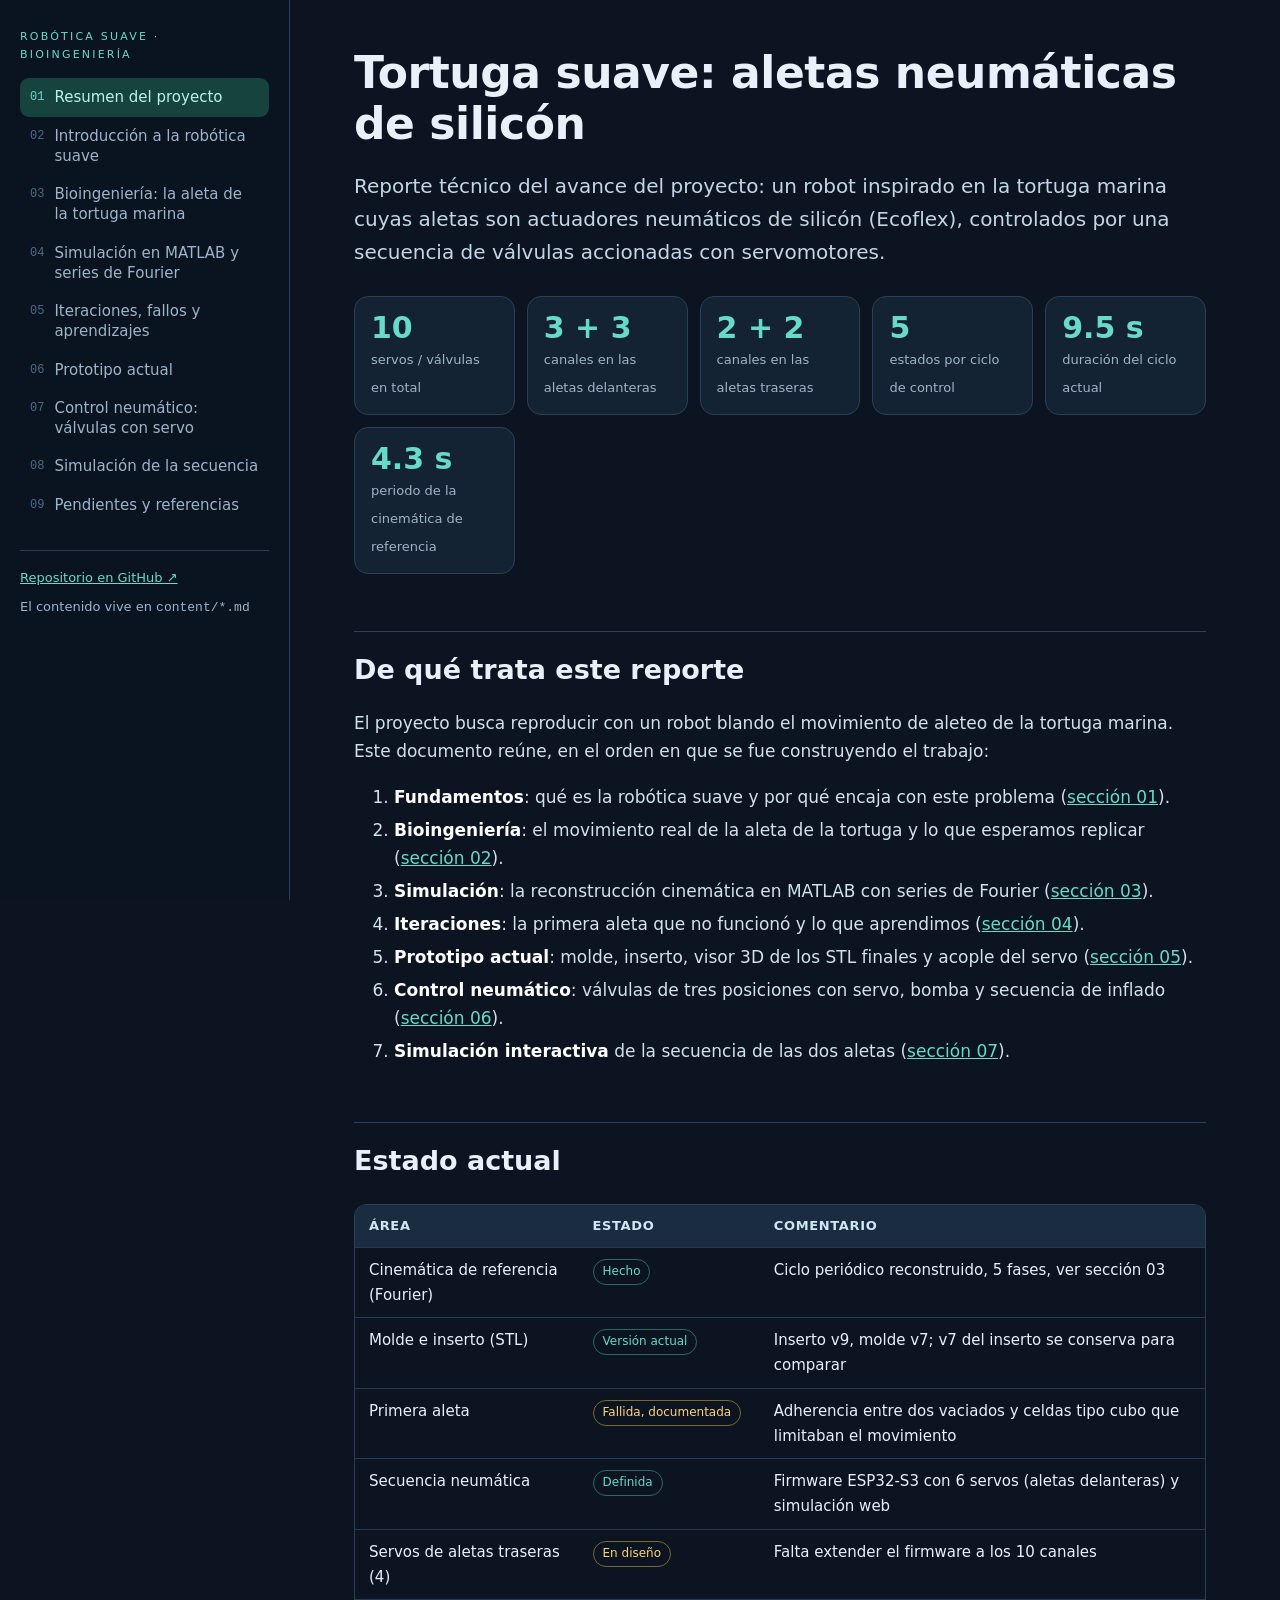
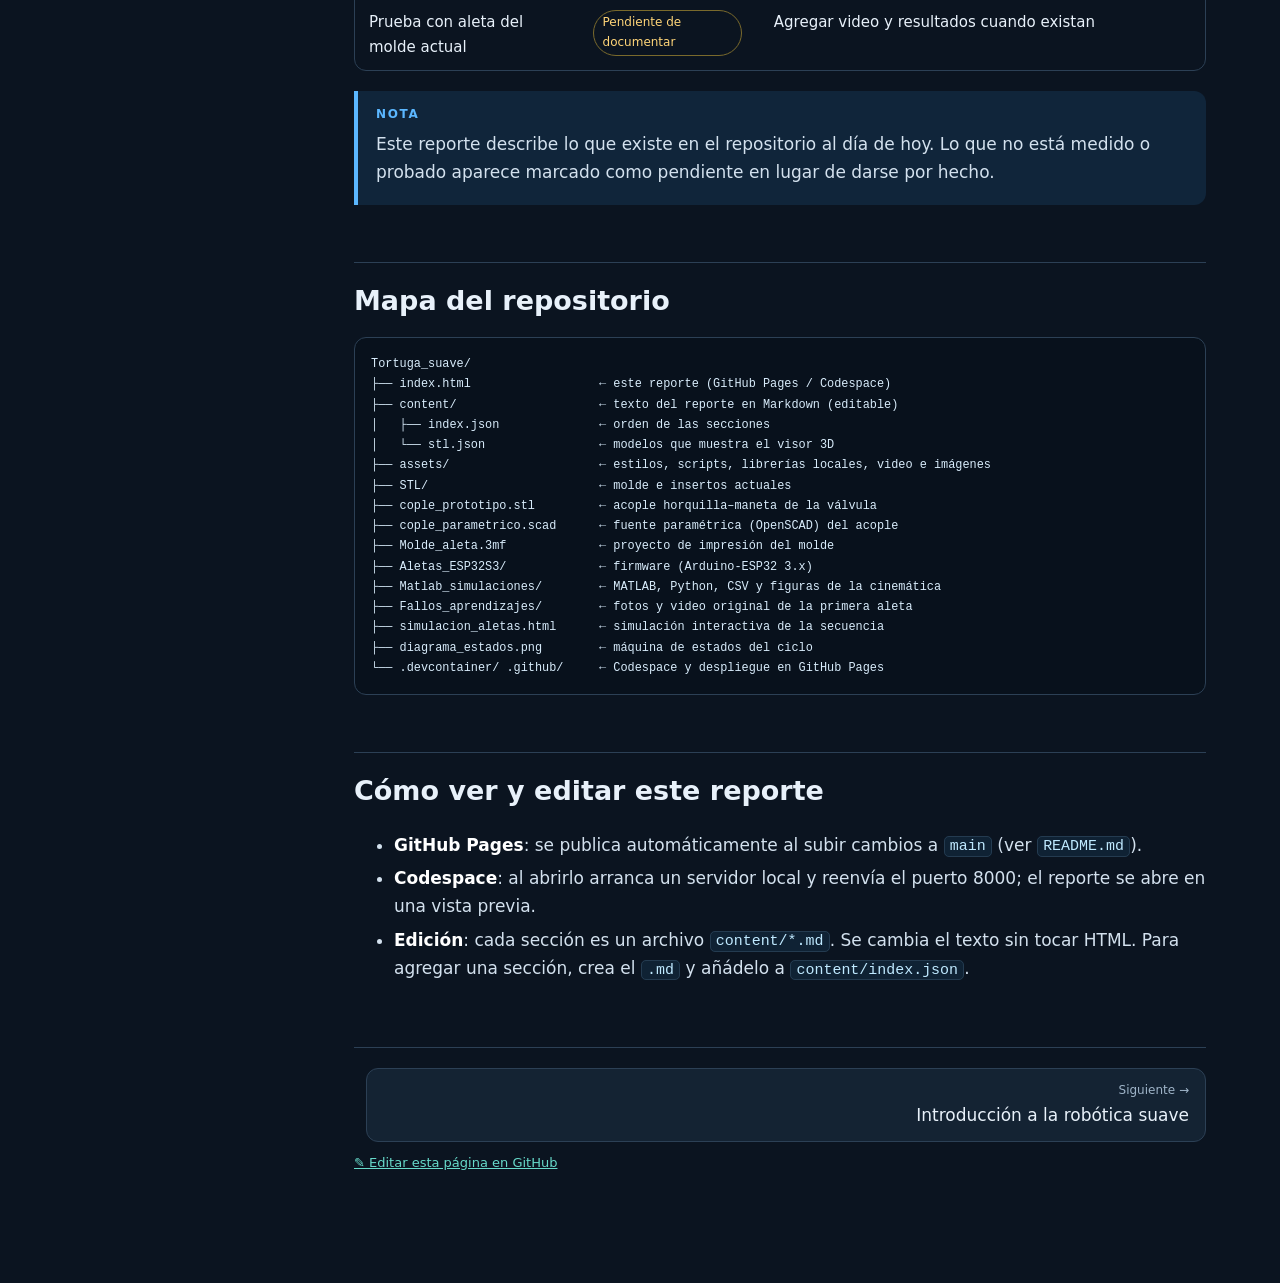
==== index.html @ 7becdd63 "pag_reporte" ====
<!doctype html>
<html lang="es">
<head>
<meta charset="utf-8">
<meta name="viewport" content="width=device-width,initial-scale=1">
<title>Tortuga suave · Reporte del proyecto</title>
<meta name="description" content="Reporte técnico del proyecto de aletas neumáticas de silicona (Ecoflex) inspiradas en la tortuga marina.">
<link rel="icon" href="data:image/svg+xml,<svg xmlns=%22http://www.w3.org/2000/svg%22 viewBox=%220 0 100 100%22><text y=%22.9em%22 font-size=%2290%22>🐢</text></svg>">
<link rel="stylesheet" href="assets/css/style.css">
</head>
<body>
<a class="skip" href="#content">Saltar al contenido</a>
<header class="topbar">
  <button id="menu-btn" aria-label="Abrir menú" aria-expanded="false" aria-controls="sidebar">☰</button>
  <a class="brand" href="#/inicio"><span>🐢</span> Tortuga suave <small>Reporte v1</small></a>
</header>
<div class="layout">
  <nav id="sidebar" aria-label="Secciones del reporte">
    <p class="kicker">ROBÓTICA SUAVE · BIOINGENIERÍA</p>
    <ol id="toc"></ol>
    <div class="side-foot">
      <a href="https://github.com/jbbarragan/Tortuga_suave" target="_blank" rel="noopener">Repositorio en GitHub ↗</a>
      <span>El contenido vive en <code>content/*.md</code></span>
    </div>
  </nav>
  <main id="content" tabindex="-1" aria-live="polite"><p class="loading">Cargando…</p></main>
</div>
<script src="assets/vendor/marked.min.js"></script>
<script src="assets/vendor/three.min.js"></script>
<script src="assets/vendor/OrbitControls.js"></script>
<script src="assets/vendor/STLLoader.js"></script>
<script src="assets/js/stl-viewer.js"></script>
<script src="assets/js/app.js"></script>
</body>
</html>
---- assets/css/style.css ----
:root{--bg:#0b1420;--panel:#142333;--panel2:#1a2d40;--line:#2c4055;--txt:#e8f1fa;--mut:#9fb4c8;--acc:#67daca;--acc2:#ffd578;--bad:#ff9b9b;--blue:#5bb7ff;
--sans:system-ui,-apple-system,"Segoe UI",Roboto,sans-serif;--mono:ui-monospace,SFMono-Regular,Menlo,Consolas,monospace;color-scheme:dark}
*{box-sizing:border-box}html{scroll-behavior:smooth;scroll-padding-top:70px}
body{margin:0;background:var(--bg);color:var(--txt);font:17px/1.65 var(--sans)}
.skip{position:absolute;left:-999px}.skip:focus{left:8px;top:8px;background:var(--acc);color:#012;padding:8px 12px;z-index:99;border-radius:6px}
.topbar{position:sticky;top:0;z-index:20;display:none;align-items:center;gap:12px;padding:10px 14px;background:#0d1a29ee;backdrop-filter:blur(8px);border-bottom:1px solid var(--line)}
.topbar button{background:var(--panel2);color:var(--txt);border:1px solid var(--line);border-radius:8px;font-size:20px;padding:4px 12px;cursor:pointer}
.brand{color:var(--txt);text-decoration:none;font-weight:700}.brand small{color:var(--acc);font-weight:500;margin-left:6px}
.layout{display:grid;grid-template-columns:290px minmax(0,1fr);min-height:100vh}
#sidebar{position:sticky;top:0;align-self:start;height:100vh;overflow:auto;padding:28px 20px;border-right:1px solid var(--line);background:#0a1320}
.kicker{font-size:11px;letter-spacing:.2em;color:var(--acc);margin:0 0 14px}
#toc{list-style:none;margin:0;padding:0;counter-reset:s}
#toc li{counter-increment:s}
#toc a{display:flex;gap:10px;padding:9px 10px;border-radius:9px;color:var(--mut);text-decoration:none;font-size:15px;line-height:1.35}
#toc a::before{content:counter(s,decimal-leading-zero);color:#4f6b85;font-family:var(--mono);font-size:12px;padding-top:2px}
#toc a:hover{background:var(--panel);color:var(--txt)}
#toc a.on{background:#17433f;color:#b8f5e6}
#toc a.on::before{color:var(--acc)}
.side-foot{margin-top:26px;padding-top:16px;border-top:1px solid var(--line);font-size:13px;color:var(--mut);display:grid;gap:8px}
.side-foot a{color:var(--acc)}
main{padding:44px clamp(18px,5vw,64px) 90px;max-width:980px;width:100%}
main:focus{outline:none}
main h1{font-size:clamp(30px,5vw,44px);line-height:1.15;margin:.1em 0 .4em;letter-spacing:-.01em}
main h2{font-size:27px;margin:2.1em 0 .5em;padding-top:.6em;border-top:1px solid var(--line)}
main h3{font-size:20px;margin:1.7em 0 .3em;color:#cfe6f5}
main h4{margin:1.4em 0 .2em;color:var(--acc2);font-size:16px;text-transform:uppercase;letter-spacing:.08em}
main p,main li{color:#d3e1ee}
main a{color:var(--acc)}
main li{margin:.3em 0}
main strong{color:#fff}
main code{font-family:var(--mono);font-size:.88em;background:#0f2234;border:1px solid #243b50;border-radius:5px;padding:.08em .35em;color:#bfe9ff}
main pre{background:#08111c;border:1px solid var(--line);border-radius:12px;padding:16px;overflow:auto;font-size:13.5px;line-height:1.5}
main pre code{background:none;border:0;padding:0;color:#d8ecfb}
.lead{font-size:20px;color:#c4d6e6}
blockquote{margin:1.2em 0;padding:14px 18px;border-left:4px solid var(--blue);background:#10253a;border-radius:0 12px 12px 0}
blockquote p{margin:.3em 0}
blockquote.note{border-color:var(--blue)}
blockquote.warn{border-color:var(--bad);background:#2a1a22}
blockquote.todo{border-color:var(--acc2);background:#2a2412}
blockquote.ok{border-color:var(--acc);background:#10302f}
blockquote .tag{display:block;font-size:12px;letter-spacing:.14em;font-weight:700;text-transform:uppercase;margin-bottom:2px}
blockquote.note .tag{color:var(--blue)}blockquote.warn .tag{color:var(--bad)}blockquote.todo .tag{color:var(--acc2)}blockquote.ok .tag{color:var(--acc)}
.table-wrap{overflow-x:auto;margin:1.2em 0;border:1px solid var(--line);border-radius:12px}
table{border-collapse:collapse;width:100%;font-size:15px}
th,td{padding:10px 14px;text-align:left;border-bottom:1px solid #243b50;vertical-align:top}
th{background:var(--panel2);color:#cfe6f5;font-size:13px;letter-spacing:.05em;text-transform:uppercase}
tr:last-child td{border-bottom:0}
figure{margin:1.6em 0}
figure img,figure video,main>img{max-width:100%;border-radius:12px;border:1px solid var(--line);display:block}
figure video{width:100%;background:#000}
figcaption{font-size:14px;color:var(--mut);margin-top:8px}
.grid2,.grid3{display:grid;gap:16px;margin:1.4em 0}
.grid2{grid-template-columns:repeat(2,1fr)}.grid3{grid-template-columns:repeat(3,1fr)}
.grid2 figure,.grid3 figure{margin:0}
.grid2 img,.grid3 img{width:100%;height:auto}
.card{background:var(--panel);border:1px solid var(--line);border-radius:14px;padding:16px 18px}
.card h4{margin-top:0}
.stats{display:grid;grid-template-columns:repeat(auto-fit,minmax(150px,1fr));gap:12px;margin:1.6em 0}
.stat{background:var(--panel);border:1px solid var(--line);border-radius:14px;padding:14px 16px}
.stat b{display:block;font-size:30px;color:var(--acc);line-height:1.1}
.stat span{font-size:13px;color:var(--mut)}
.badge{display:inline-block;font-size:12px;padding:2px 9px;border-radius:99px;border:1px solid var(--line);color:var(--mut);margin-right:4px}
.badge.ok{color:var(--acc);border-color:#2a6a62}.badge.wip{color:var(--acc2);border-color:#7a6a2c}
.sim-frame{width:100%;height:880px;border:1px solid var(--line);border-radius:14px;background:#0b1420}
.pager{display:flex;justify-content:space-between;gap:12px;margin-top:64px;padding-top:20px;border-top:1px solid var(--line)}
.pager a{flex:1;text-decoration:none;background:var(--panel);border:1px solid var(--line);border-radius:12px;padding:12px 16px;color:var(--txt)}
.pager a:hover{border-color:var(--acc)}.pager small{display:block;color:var(--mut);font-size:12px}
.pager a.next{text-align:right}
.edit{font-size:13px;margin-top:10px}
/* visor STL */
.stl-viewer{margin:1.6em 0;border:1px solid var(--line);border-radius:14px;background:var(--panel);overflow:hidden}
.stl-canvas{position:relative;height:min(62vh,540px);min-height:340px;background:radial-gradient(circle at 50% 35%,#1b3249,#0a131f)}
.stl-canvas canvas{display:block;width:100%;height:100%;touch-action:none;cursor:grab}
.stl-hint{position:absolute;left:12px;bottom:10px;font-size:12px;color:#8aa4bd;pointer-events:none}
.stl-status{position:absolute;inset:0;display:grid;place-items:center;color:var(--mut);pointer-events:none}
.stl-panel{display:grid;grid-template-columns:1.3fr 1fr;gap:18px;padding:16px 18px;border-top:1px solid var(--line);font-size:14px}
.stl-panel h5{margin:0 0 8px;font-size:12px;letter-spacing:.14em;text-transform:uppercase;color:var(--mut)}
.stl-files label{display:flex;align-items:center;gap:8px;margin:5px 0;cursor:pointer;color:var(--txt)}
.stl-files .sw{width:12px;height:12px;border-radius:3px;flex:none}
.stl-files small{color:var(--mut);display:block;margin-left:20px;margin-top:-3px}
.stl-opts{display:flex;flex-wrap:wrap;gap:8px 16px;margin-bottom:10px}
.stl-opts label{display:flex;gap:6px;align-items:center;cursor:pointer}
.stl-info{font-family:var(--mono);font-size:12.5px;color:#bcd2e4;line-height:1.6}
.stl-info b{color:var(--acc)}
.stl-viewer button{background:var(--panel2);color:var(--txt);border:1px solid var(--line);border-radius:8px;padding:6px 12px;cursor:pointer}
.stl-viewer button:hover{border-color:var(--acc)}
:focus-visible{outline:3px solid var(--acc2);outline-offset:2px}
@media(max-width:900px){
 .topbar{display:flex}.layout{grid-template-columns:1fr}
 #sidebar{position:fixed;z-index:30;left:0;top:0;bottom:0;width:min(86vw,320px);transform:translateX(-102%);transition:transform .2s}
 #sidebar.open{transform:none;box-shadow:0 0 0 100vmax #0008}
 .grid3,.grid2,.stl-panel{grid-template-columns:1fr}
 .sim-frame{height:1100px}
 body{font-size:16px}
}
@media(prefers-reduced-motion:reduce){html{scroll-behavior:auto}#sidebar{transition:none}}
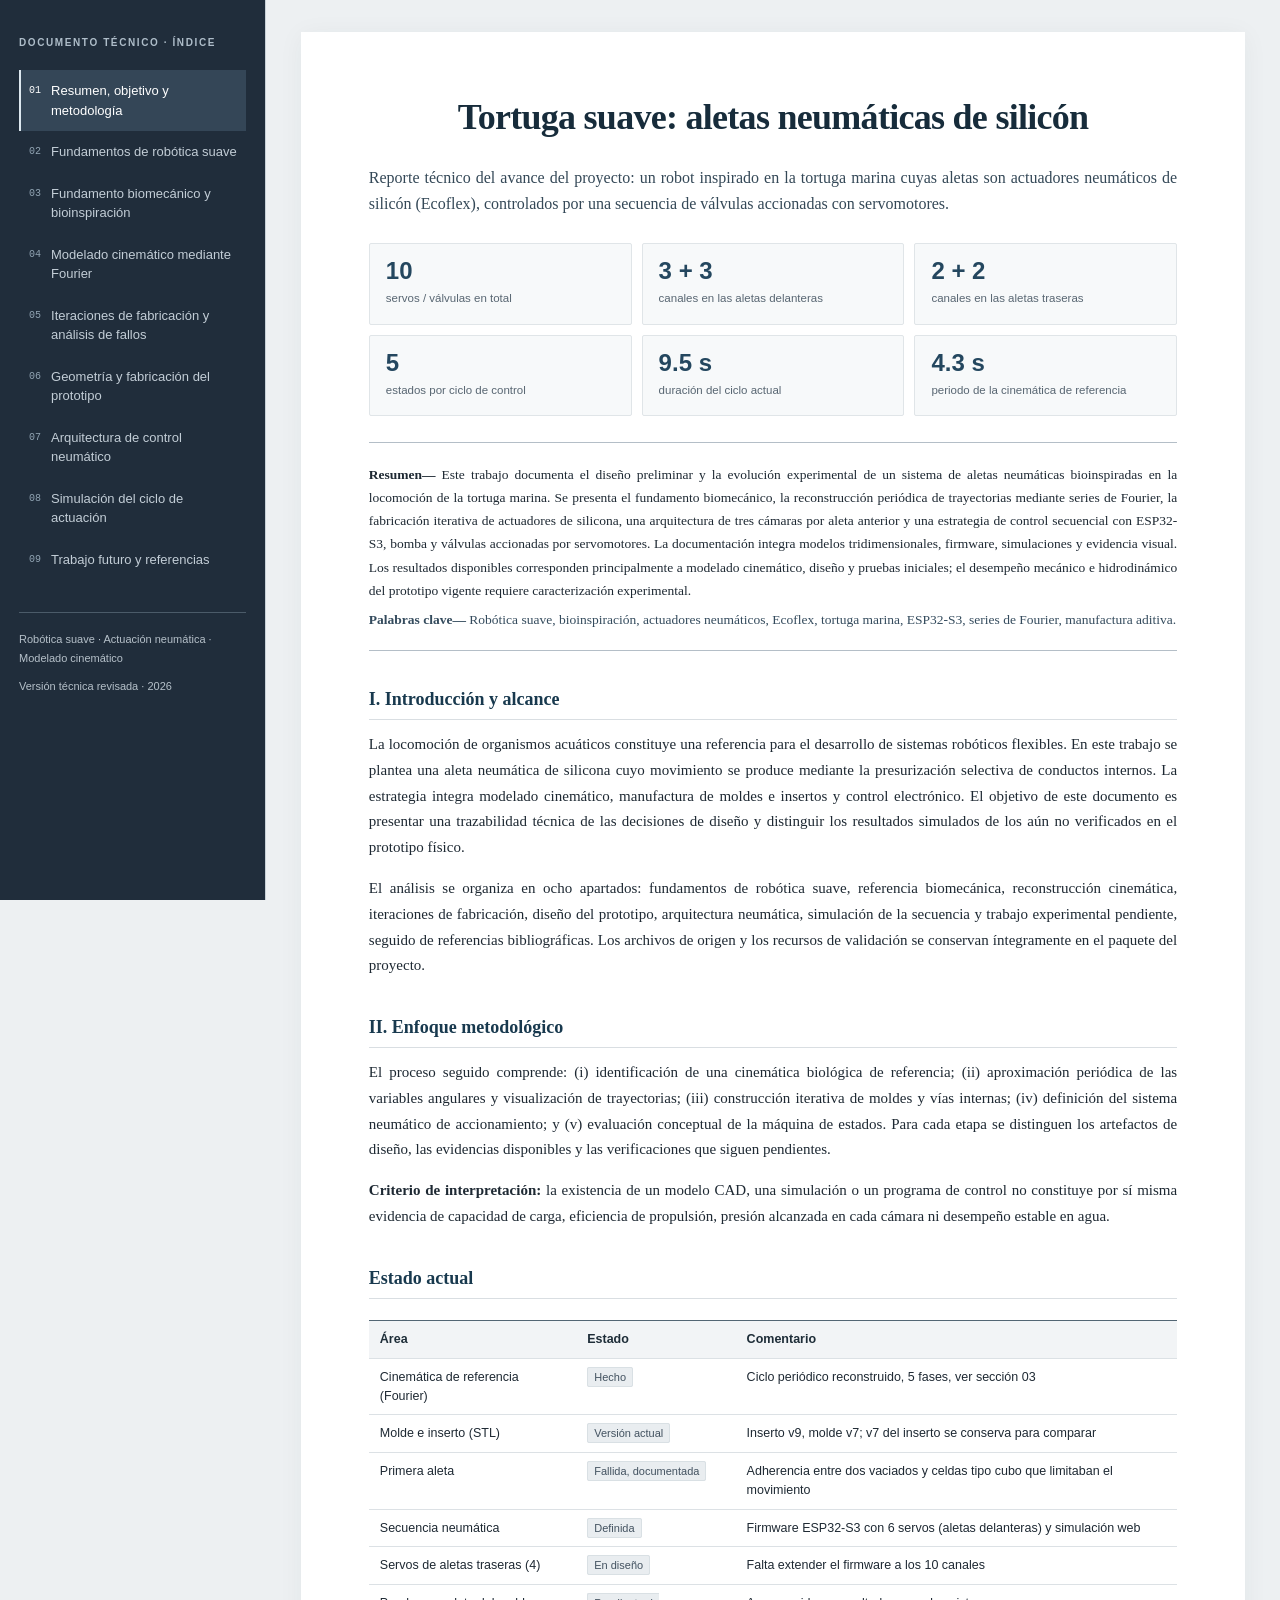
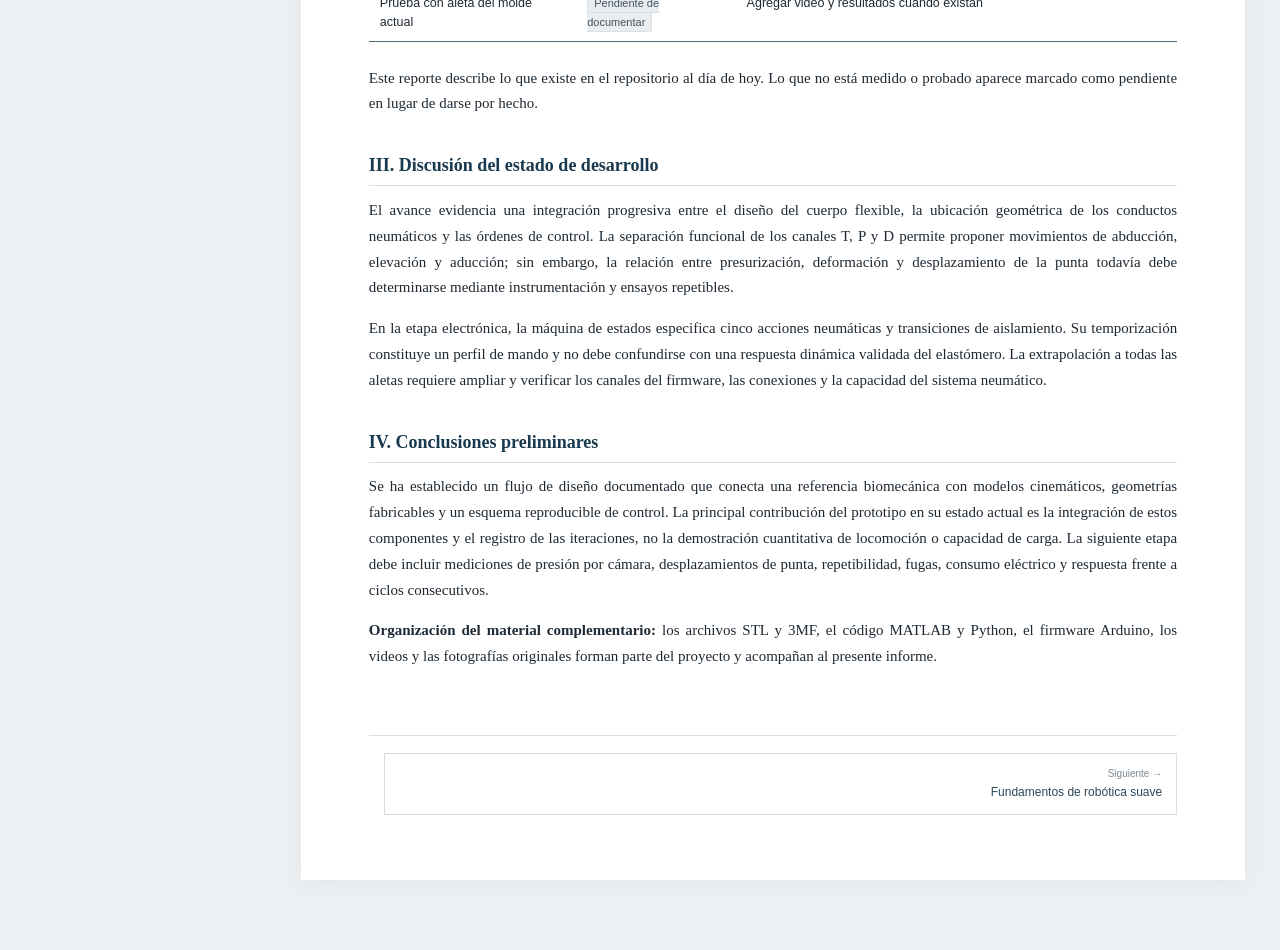
==== commit 32296e27: "cambiosreporte" ====
--- a/index.html
+++ b/index.html
@@ -3,24 +3,24 @@
 <head>
 <meta charset="utf-8">
 <meta name="viewport" content="width=device-width,initial-scale=1">
-<title>Tortuga suave · Reporte del proyecto</title>
+<title>Diseño de aletas neumáticas bioinspiradas | Informe técnico</title>
 <meta name="description" content="Reporte técnico del proyecto de aletas neumáticas de silicona (Ecoflex) inspiradas en la tortuga marina.">
-<link rel="icon" href="data:image/svg+xml,<svg xmlns=%22http://www.w3.org/2000/svg%22 viewBox=%220 0 100 100%22><text y=%22.9em%22 font-size=%2290%22>🐢</text></svg>">
+<link rel="icon" href="data:image/svg+xml,<svg xmlns=%22http://www.w3.org/2000/svg%22 viewBox=%220 0 100 100%22><text y=%22.9em%22 font-size=%2290%22>◈</text></svg>">
 <link rel="stylesheet" href="assets/css/style.css">
 </head>
 <body>
 <a class="skip" href="#content">Saltar al contenido</a>
 <header class="topbar">
   <button id="menu-btn" aria-label="Abrir menú" aria-expanded="false" aria-controls="sidebar">☰</button>
-  <a class="brand" href="#/inicio"><span>🐢</span> Tortuga suave <small>Reporte v1</small></a>
+  <a class="brand" href="#/inicio"><span class="brand-symbol">◈</span> Aletas neumáticas <small>Informe técnico de investigación</small></a>
 </header>
 <div class="layout">
   <nav id="sidebar" aria-label="Secciones del reporte">
-    <p class="kicker">ROBÓTICA SUAVE · BIOINGENIERÍA</p>
+    <p class="kicker">DOCUMENTO TÉCNICO · ÍNDICE</p>
     <ol id="toc"></ol>
     <div class="side-foot">
-      <a href="https://github.com/jbbarragan/Tortuga_suave" target="_blank" rel="noopener">Repositorio en GitHub ↗</a>
-      <span>El contenido vive en <code>content/*.md</code></span>
+      <span>Robótica suave · Actuación neumática · Modelado cinemático</span>
+      <span>Versión técnica revisada · 2026</span>
     </div>
   </nav>
   <main id="content" tabindex="-1" aria-live="polite"><p class="loading">Cargando…</p></main>
--- a/assets/css/style.css
+++ b/assets/css/style.css
@@ -1,96 +1,23 @@
-:root{--bg:#0b1420;--panel:#142333;--panel2:#1a2d40;--line:#2c4055;--txt:#e8f1fa;--mut:#9fb4c8;--acc:#67daca;--acc2:#ffd578;--bad:#ff9b9b;--blue:#5bb7ff;
---sans:system-ui,-apple-system,"Segoe UI",Roboto,sans-serif;--mono:ui-monospace,SFMono-Regular,Menlo,Consolas,monospace;color-scheme:dark}
-*{box-sizing:border-box}html{scroll-behavior:smooth;scroll-padding-top:70px}
-body{margin:0;background:var(--bg);color:var(--txt);font:17px/1.65 var(--sans)}
-.skip{position:absolute;left:-999px}.skip:focus{left:8px;top:8px;background:var(--acc);color:#012;padding:8px 12px;z-index:99;border-radius:6px}
-.topbar{position:sticky;top:0;z-index:20;display:none;align-items:center;gap:12px;padding:10px 14px;background:#0d1a29ee;backdrop-filter:blur(8px);border-bottom:1px solid var(--line)}
-.topbar button{background:var(--panel2);color:var(--txt);border:1px solid var(--line);border-radius:8px;font-size:20px;padding:4px 12px;cursor:pointer}
-.brand{color:var(--txt);text-decoration:none;font-weight:700}.brand small{color:var(--acc);font-weight:500;margin-left:6px}
-.layout{display:grid;grid-template-columns:290px minmax(0,1fr);min-height:100vh}
-#sidebar{position:sticky;top:0;align-self:start;height:100vh;overflow:auto;padding:28px 20px;border-right:1px solid var(--line);background:#0a1320}
-.kicker{font-size:11px;letter-spacing:.2em;color:var(--acc);margin:0 0 14px}
-#toc{list-style:none;margin:0;padding:0;counter-reset:s}
-#toc li{counter-increment:s}
-#toc a{display:flex;gap:10px;padding:9px 10px;border-radius:9px;color:var(--mut);text-decoration:none;font-size:15px;line-height:1.35}
-#toc a::before{content:counter(s,decimal-leading-zero);color:#4f6b85;font-family:var(--mono);font-size:12px;padding-top:2px}
-#toc a:hover{background:var(--panel);color:var(--txt)}
-#toc a.on{background:#17433f;color:#b8f5e6}
-#toc a.on::before{color:var(--acc)}
-.side-foot{margin-top:26px;padding-top:16px;border-top:1px solid var(--line);font-size:13px;color:var(--mut);display:grid;gap:8px}
-.side-foot a{color:var(--acc)}
-main{padding:44px clamp(18px,5vw,64px) 90px;max-width:980px;width:100%}
-main:focus{outline:none}
-main h1{font-size:clamp(30px,5vw,44px);line-height:1.15;margin:.1em 0 .4em;letter-spacing:-.01em}
-main h2{font-size:27px;margin:2.1em 0 .5em;padding-top:.6em;border-top:1px solid var(--line)}
-main h3{font-size:20px;margin:1.7em 0 .3em;color:#cfe6f5}
-main h4{margin:1.4em 0 .2em;color:var(--acc2);font-size:16px;text-transform:uppercase;letter-spacing:.08em}
-main p,main li{color:#d3e1ee}
-main a{color:var(--acc)}
-main li{margin:.3em 0}
-main strong{color:#fff}
-main code{font-family:var(--mono);font-size:.88em;background:#0f2234;border:1px solid #243b50;border-radius:5px;padding:.08em .35em;color:#bfe9ff}
-main pre{background:#08111c;border:1px solid var(--line);border-radius:12px;padding:16px;overflow:auto;font-size:13.5px;line-height:1.5}
-main pre code{background:none;border:0;padding:0;color:#d8ecfb}
-.lead{font-size:20px;color:#c4d6e6}
-blockquote{margin:1.2em 0;padding:14px 18px;border-left:4px solid var(--blue);background:#10253a;border-radius:0 12px 12px 0}
-blockquote p{margin:.3em 0}
-blockquote.note{border-color:var(--blue)}
-blockquote.warn{border-color:var(--bad);background:#2a1a22}
-blockquote.todo{border-color:var(--acc2);background:#2a2412}
-blockquote.ok{border-color:var(--acc);background:#10302f}
-blockquote .tag{display:block;font-size:12px;letter-spacing:.14em;font-weight:700;text-transform:uppercase;margin-bottom:2px}
-blockquote.note .tag{color:var(--blue)}blockquote.warn .tag{color:var(--bad)}blockquote.todo .tag{color:var(--acc2)}blockquote.ok .tag{color:var(--acc)}
-.table-wrap{overflow-x:auto;margin:1.2em 0;border:1px solid var(--line);border-radius:12px}
-table{border-collapse:collapse;width:100%;font-size:15px}
-th,td{padding:10px 14px;text-align:left;border-bottom:1px solid #243b50;vertical-align:top}
-th{background:var(--panel2);color:#cfe6f5;font-size:13px;letter-spacing:.05em;text-transform:uppercase}
-tr:last-child td{border-bottom:0}
-figure{margin:1.6em 0}
-figure img,figure video,main>img{max-width:100%;border-radius:12px;border:1px solid var(--line);display:block}
-figure video{width:100%;background:#000}
-figcaption{font-size:14px;color:var(--mut);margin-top:8px}
-.grid2,.grid3{display:grid;gap:16px;margin:1.4em 0}
-.grid2{grid-template-columns:repeat(2,1fr)}.grid3{grid-template-columns:repeat(3,1fr)}
-.grid2 figure,.grid3 figure{margin:0}
-.grid2 img,.grid3 img{width:100%;height:auto}
-.card{background:var(--panel);border:1px solid var(--line);border-radius:14px;padding:16px 18px}
-.card h4{margin-top:0}
-.stats{display:grid;grid-template-columns:repeat(auto-fit,minmax(150px,1fr));gap:12px;margin:1.6em 0}
-.stat{background:var(--panel);border:1px solid var(--line);border-radius:14px;padding:14px 16px}
-.stat b{display:block;font-size:30px;color:var(--acc);line-height:1.1}
-.stat span{font-size:13px;color:var(--mut)}
-.badge{display:inline-block;font-size:12px;padding:2px 9px;border-radius:99px;border:1px solid var(--line);color:var(--mut);margin-right:4px}
-.badge.ok{color:var(--acc);border-color:#2a6a62}.badge.wip{color:var(--acc2);border-color:#7a6a2c}
-.sim-frame{width:100%;height:880px;border:1px solid var(--line);border-radius:14px;background:#0b1420}
-.pager{display:flex;justify-content:space-between;gap:12px;margin-top:64px;padding-top:20px;border-top:1px solid var(--line)}
-.pager a{flex:1;text-decoration:none;background:var(--panel);border:1px solid var(--line);border-radius:12px;padding:12px 16px;color:var(--txt)}
-.pager a:hover{border-color:var(--acc)}.pager small{display:block;color:var(--mut);font-size:12px}
-.pager a.next{text-align:right}
-.edit{font-size:13px;margin-top:10px}
-/* visor STL */
-.stl-viewer{margin:1.6em 0;border:1px solid var(--line);border-radius:14px;background:var(--panel);overflow:hidden}
-.stl-canvas{position:relative;height:min(62vh,540px);min-height:340px;background:radial-gradient(circle at 50% 35%,#1b3249,#0a131f)}
-.stl-canvas canvas{display:block;width:100%;height:100%;touch-action:none;cursor:grab}
-.stl-hint{position:absolute;left:12px;bottom:10px;font-size:12px;color:#8aa4bd;pointer-events:none}
-.stl-status{position:absolute;inset:0;display:grid;place-items:center;color:var(--mut);pointer-events:none}
-.stl-panel{display:grid;grid-template-columns:1.3fr 1fr;gap:18px;padding:16px 18px;border-top:1px solid var(--line);font-size:14px}
-.stl-panel h5{margin:0 0 8px;font-size:12px;letter-spacing:.14em;text-transform:uppercase;color:var(--mut)}
-.stl-files label{display:flex;align-items:center;gap:8px;margin:5px 0;cursor:pointer;color:var(--txt)}
-.stl-files .sw{width:12px;height:12px;border-radius:3px;flex:none}
-.stl-files small{color:var(--mut);display:block;margin-left:20px;margin-top:-3px}
-.stl-opts{display:flex;flex-wrap:wrap;gap:8px 16px;margin-bottom:10px}
-.stl-opts label{display:flex;gap:6px;align-items:center;cursor:pointer}
-.stl-info{font-family:var(--mono);font-size:12.5px;color:#bcd2e4;line-height:1.6}
-.stl-info b{color:var(--acc)}
-.stl-viewer button{background:var(--panel2);color:var(--txt);border:1px solid var(--line);border-radius:8px;padding:6px 12px;cursor:pointer}
-.stl-viewer button:hover{border-color:var(--acc)}
-:focus-visible{outline:3px solid var(--acc2);outline-offset:2px}
-@media(max-width:900px){
- .topbar{display:flex}.layout{grid-template-columns:1fr}
- #sidebar{position:fixed;z-index:30;left:0;top:0;bottom:0;width:min(86vw,320px);transform:translateX(-102%);transition:transform .2s}
- #sidebar.open{transform:none;box-shadow:0 0 0 100vmax #0008}
- .grid3,.grid2,.stl-panel{grid-template-columns:1fr}
- .sim-frame{height:1100px}
- body{font-size:16px}
-}
+/* Estilo editorial inspirado en publicaciones técnicas IEEE: lectura digital y salida impresa. */
+:root{--paper:#ffffff;--bg:#edf0f2;--ink:#1e2933;--mut:#66727e;--line:#d7dde2;--blue:#244763;--nav:#202d3b;--sans:Arial,Helvetica,sans-serif;--serif:Georgia,"Times New Roman",serif;--mono:Consolas,monospace;color-scheme:light}
+*{box-sizing:border-box}html{scroll-behavior:smooth;scroll-padding-top:24px}body{margin:0;background:var(--bg);color:var(--ink);font:15px/1.72 var(--serif);-webkit-font-smoothing:antialiased}
+*{scrollbar-width:thin;scrollbar-color:#acb5bd transparent}::-webkit-scrollbar{width:6px;height:6px}::-webkit-scrollbar-track{background:transparent}::-webkit-scrollbar-thumb{background:#b0bac3;border-radius:10px}::-webkit-scrollbar-thumb:hover{background:#8695a1}
+.skip{position:absolute;left:-999px}.skip:focus{left:8px;top:8px;background:white;color:#111;padding:8px 12px;z-index:99}
+.topbar{position:sticky;top:0;z-index:20;display:none;align-items:center;gap:12px;padding:11px 16px;background:var(--nav);color:white;border-bottom:1px solid #445260;font:13px var(--sans)}.topbar button{background:#334556;color:white;border:1px solid #657586;border-radius:4px;font-size:20px;padding:3px 11px;cursor:pointer}.brand{color:#f7f8fa;text-decoration:none;font-weight:700}.brand small{color:#bbc6cf;font-weight:400;margin-left:9px}.brand-symbol{font-size:18px;margin-right:6px}
+.layout{display:grid;grid-template-columns:266px minmax(0,1fr);min-height:100vh}#sidebar{position:sticky;top:0;align-self:start;height:100vh;overflow:auto;padding:35px 19px;border-right:1px solid #c7d0d7;background:var(--nav);color:#e0e6ea;font-family:var(--sans)}.kicker{font:600 10px/1.6 var(--sans);letter-spacing:.16em;color:#aebdc9;margin:0 0 19px}
+#toc{list-style:none;margin:0;padding:0;counter-reset:sec}#toc li{counter-increment:sec}#toc a{display:flex;gap:10px;padding:11px 8px;color:#c2cdd6;text-decoration:none;font:13px/1.5 var(--sans);border-left:2px solid transparent}#toc a::before{content:counter(sec,decimal-leading-zero);font:10px/1.9 var(--mono);color:#91a4b3}#toc a:hover{background:#2c3b4a;color:white}#toc a.on{border-left-color:#dde8ef;background:#344657;color:white}#toc a.on::before{color:white}.side-foot{margin-top:32px;padding-top:17px;border-top:1px solid #4b5b69;font:11px/1.7 var(--sans);color:#b5c0c9;display:grid;gap:10px}
+main{background:var(--paper);margin:32px auto 70px;padding:clamp(25px,5vw,67px) clamp(23px,5.3vw,75px) 65px;max-width:1040px;width:calc(100% - 70px);min-width:0;box-shadow:0 3px 24px #2b37400d}main:focus{outline:none}
+main h1{font:700 clamp(25px,3.2vw,36px)/1.22 var(--serif);text-align:center;letter-spacing:-.02em;margin:0 0 25px;color:#172c3b}main h2{font:700 18px/1.4 var(--serif);margin:2em 0 .65em;padding:0 0 7px;border-bottom:1px solid #d9dee2;color:#18394e}main h3{font:700 16px/1.35 var(--serif);margin:1.65em 0 .55em;color:#243f50}main h4{font:700 14px/1.4 var(--serif);margin:1.4em 0 .4em;color:#293b4a}main p{margin:.75em 0 1em;text-align:justify;hyphens:auto}main li{margin:.32em 0}main ul,main ol{padding-left:25px}main strong{font-weight:700}main a{color:#214d71;text-underline-offset:2px}main code{font:12px var(--mono);background:#f1f4f6;padding:1px 4px;border-radius:2px;overflow-wrap:anywhere}main pre{background:#f6f8f9;border:1px solid #dce2e6;padding:16px;overflow:auto;font:12px/1.5 var(--mono);border-radius:3px}main pre code{padding:0;background:transparent}.lead{font:16px/1.64 var(--serif);text-align:justify;color:#344857;margin-bottom:24px}
+blockquote,blockquote.note,blockquote.warn,blockquote.todo,blockquote.ok{margin:18px 0;padding:4px 0 4px 15px;border-left:2px solid #9ba7b0;background:none;border-radius:0;color:#46545e;font:14px/1.7 var(--serif)}blockquote p{margin:0}blockquote .tag{display:none}
+.table-wrap{overflow-x:auto;margin:1.4em 0 1.6em;border-top:1.5px solid #536674;border-bottom:1.5px solid #536674}table{border-collapse:collapse;width:100%;font:12.5px/1.5 var(--sans)}th,td{padding:9px 11px;text-align:left;border-bottom:1px solid #dce1e5;vertical-align:top}th{background:#f2f4f6;color:#1e2d38;font-weight:700;text-transform:none;letter-spacing:0}tr:last-child td{border-bottom:0}
+figure{margin:24px auto 27px;width:100%;max-width:740px;text-align:center;break-inside:avoid}figure img,figure video{display:block;width:100%;max-width:100%;height:auto;max-height:420px;object-fit:contain;object-position:center;margin:auto;border:1px solid #e2e6e9;border-radius:2px;background:#fbfbfb}figure video{background:#101010}main>img{display:block;max-width:100%;height:auto;max-height:430px;object-fit:contain;margin:15px auto}figcaption{font:12.3px/1.5 var(--serif);color:#394853;margin:9px auto 0;max-width:92%;text-align:center}
+.grid2,.grid3{display:grid;gap:23px;align-items:start;margin:1.4em auto}.grid2{grid-template-columns:repeat(2,minmax(0,1fr))}.grid3{grid-template-columns:repeat(3,minmax(0,1fr))}.grid2 figure,.grid3 figure{margin:0;max-width:100%}.grid2 img,.grid3 img{height:225px;width:100%;object-fit:contain}.grid3 img{height:180px}
+.card,.stat{background:#f7f9fa;border:1px solid #e0e5e8;border-radius:2px;padding:13px 16px}.card h4{margin-top:0}.stats{display:grid;grid-template-columns:repeat(3,minmax(0,1fr));gap:10px;margin:1.7em 0}.stat b{display:block;font:700 24px var(--sans);color:#24475f}.stat span{font:11.5px/1.4 var(--sans);color:#586672}.badge{font:11px var(--sans);background:#e9edf0;border:1px solid #d9e0e4;border-radius:2px;padding:3px 6px;color:#435260;white-space:normal}.badge.ok,.badge.wip{color:#435260;border-color:#d9e0e4}
+.sim-frame{width:100%;height:850px;border:1px solid #d4dce1;border-radius:2px;background:#f6f8f9}.pager{display:flex;justify-content:space-between;gap:15px;margin-top:65px;padding-top:17px;border-top:1px solid var(--line);font-family:var(--sans)}.pager a{flex:1;text-decoration:none;border:1px solid var(--line);padding:11px 14px;color:#2b485c;font-size:12px}.pager a:hover{background:#f5f7f8}.pager small{display:block;color:#7a8790;font-size:10px}.pager a.next{text-align:right}.edit{display:none!important}
+.stl-viewer{margin:25px 0;border:1px solid #d5dde2;background:#f7f9fa;overflow:hidden}.stl-canvas{position:relative;height:min(55vh,480px);min-height:320px;background:radial-gradient(circle at 50% 35%,#e2e8eb,#afbdc7)}.stl-canvas canvas{display:block;width:100%;height:100%;touch-action:none;cursor:grab}.stl-hint{position:absolute;left:12px;bottom:10px;font:11px var(--sans);color:#425666;pointer-events:none}.stl-status{position:absolute;inset:0;display:grid;place-items:center;color:#415667;pointer-events:none}.stl-panel{display:grid;grid-template-columns:1.3fr 1fr;gap:15px;padding:15px;border-top:1px solid #d5dde2;font:12px var(--sans)}.stl-panel h5{margin:0 0 8px;font-size:11px;letter-spacing:.06em;text-transform:uppercase;color:#415464}.stl-files label{display:flex;align-items:center;gap:8px;margin:6px 0;cursor:pointer}.stl-files .sw{width:12px;height:12px;border-radius:2px;flex:none}.stl-files small{color:#62717c;display:block;margin-left:20px}.stl-opts{display:flex;flex-wrap:wrap;gap:8px 16px;margin-bottom:10px}.stl-opts label{display:flex;gap:6px;align-items:center;cursor:pointer}.stl-info{font:11px/1.5 var(--mono);color:#495f70}.stl-info b{color:#23475d}.stl-viewer button{background:#fff;color:#233e53;border:1px solid #c2cdd5;border-radius:2px;padding:6px 12px;cursor:pointer}.stl-viewer button:hover{background:#edf2f5}
+.abstract{border-top:1px solid #b4bec7;border-bottom:1px solid #b4bec7;padding:13px 0;margin:20px 0 25px}.abstract p{margin:.5em 0;font-size:13.5px}.keywords{font:12.5px/1.6 var(--serif);color:#344b5d}
+:focus-visible{outline:2px solid #476e8a;outline-offset:2px}
+@media(max-width:950px){.topbar{display:flex}.layout{grid-template-columns:1fr}#sidebar{position:fixed;z-index:30;left:0;top:0;bottom:0;width:min(86vw,310px);transform:translateX(-102%);transition:transform .2s}#sidebar.open{transform:none;box-shadow:0 0 0 100vmax #0008}main{width:calc(100% - 24px);margin:12px auto 40px;padding:35px 27px}.grid3{grid-template-columns:repeat(2,minmax(0,1fr))}}
+@media(max-width:580px){main{padding:25px 17px}.grid2,.grid3{grid-template-columns:1fr}.grid2 img,.grid3 img{height:auto;max-height:330px}.stats{grid-template-columns:repeat(2,minmax(0,1fr))}.stl-panel{grid-template-columns:1fr}.sim-frame{height:1030px}body{font-size:14px}.pager a{font-size:11px}}
+@media print{html,body{background:white!important}#sidebar,.topbar,.pager,.skip{display:none!important}.layout{display:block}main{width:100%;max-width:none;margin:0;padding:0;box-shadow:none;font-size:10pt}main h1{font-size:19pt}main h2{font-size:12pt;break-after:avoid}main p{orphans:3;widows:3}figure{max-width:100%;page-break-inside:avoid}figure img{max-height:75mm}.sim-frame,.stl-viewer{display:none}a{color:inherit!important;text-decoration:none!important}}
 @media(prefers-reduced-motion:reduce){html{scroll-behavior:auto}#sidebar{transition:none}}
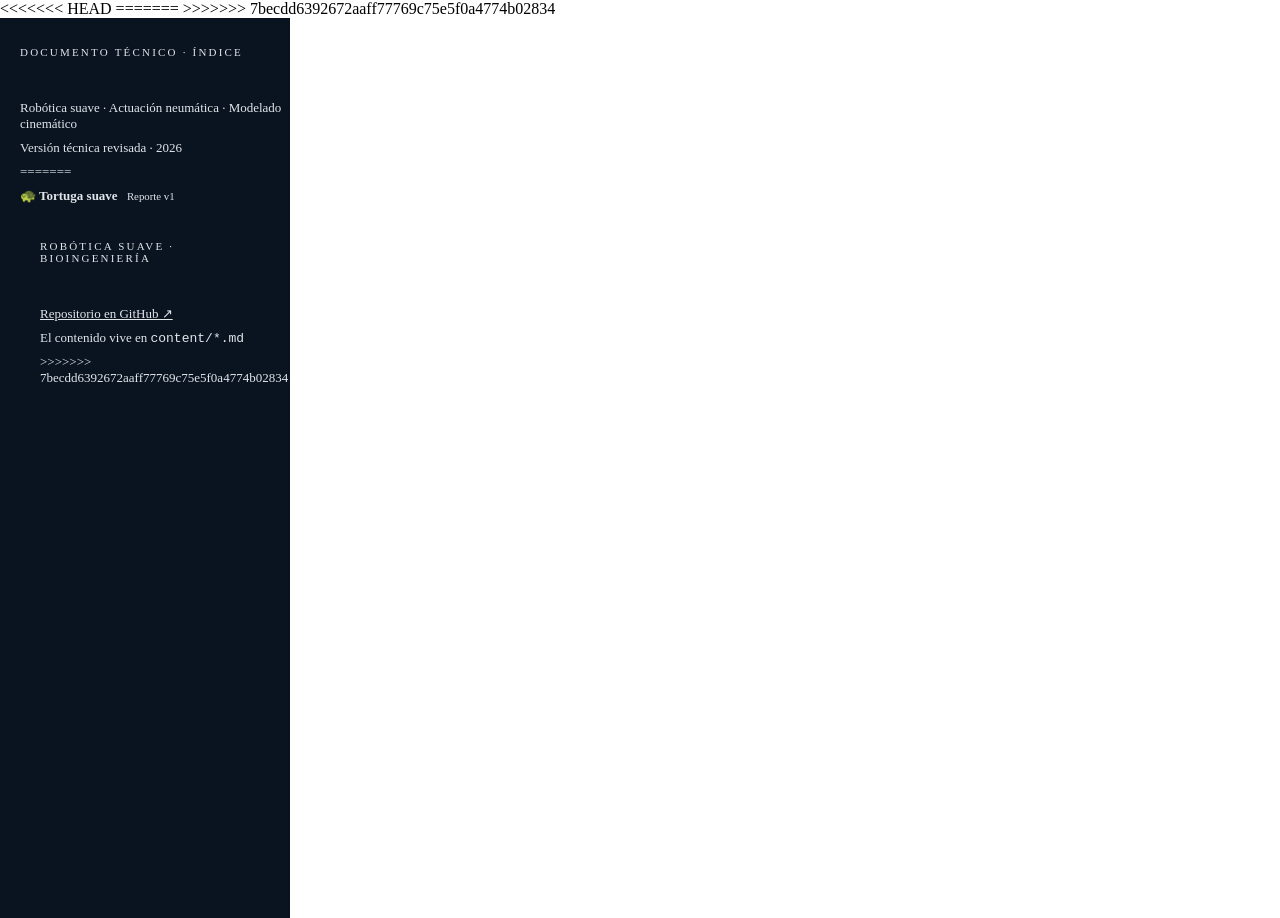
==== commit ccac111a: "Merge branch 'main' of https://github.com/jbbarragan/Tortuga_suave" ====
--- a/index.html
+++ b/index.html
@@ -3,15 +3,22 @@
 <head>
 <meta charset="utf-8">
 <meta name="viewport" content="width=device-width,initial-scale=1">
+<<<<<<< HEAD
 <title>Diseño de aletas neumáticas bioinspiradas | Informe técnico</title>
 <meta name="description" content="Reporte técnico del proyecto de aletas neumáticas de silicona (Ecoflex) inspiradas en la tortuga marina.">
 <link rel="icon" href="data:image/svg+xml,<svg xmlns=%22http://www.w3.org/2000/svg%22 viewBox=%220 0 100 100%22><text y=%22.9em%22 font-size=%2290%22>◈</text></svg>">
+=======
+<title>Tortuga suave · Reporte del proyecto</title>
+<meta name="description" content="Reporte técnico del proyecto de aletas neumáticas de silicona (Ecoflex) inspiradas en la tortuga marina.">
+<link rel="icon" href="data:image/svg+xml,<svg xmlns=%22http://www.w3.org/2000/svg%22 viewBox=%220 0 100 100%22><text y=%22.9em%22 font-size=%2290%22>🐢</text></svg>">
+>>>>>>> 7becdd6392672aaff77769c75e5f0a4774b02834
 <link rel="stylesheet" href="assets/css/style.css">
 </head>
 <body>
 <a class="skip" href="#content">Saltar al contenido</a>
 <header class="topbar">
   <button id="menu-btn" aria-label="Abrir menú" aria-expanded="false" aria-controls="sidebar">☰</button>
+<<<<<<< HEAD
   <a class="brand" href="#/inicio"><span class="brand-symbol">◈</span> Aletas neumáticas <small>Informe técnico de investigación</small></a>
 </header>
 <div class="layout">
@@ -21,6 +28,17 @@
     <div class="side-foot">
       <span>Robótica suave · Actuación neumática · Modelado cinemático</span>
       <span>Versión técnica revisada · 2026</span>
+=======
+  <a class="brand" href="#/inicio"><span>🐢</span> Tortuga suave <small>Reporte v1</small></a>
+</header>
+<div class="layout">
+  <nav id="sidebar" aria-label="Secciones del reporte">
+    <p class="kicker">ROBÓTICA SUAVE · BIOINGENIERÍA</p>
+    <ol id="toc"></ol>
+    <div class="side-foot">
+      <a href="https://github.com/jbbarragan/Tortuga_suave" target="_blank" rel="noopener">Repositorio en GitHub ↗</a>
+      <span>El contenido vive en <code>content/*.md</code></span>
+>>>>>>> 7becdd6392672aaff77769c75e5f0a4774b02834
     </div>
   </nav>
   <main id="content" tabindex="-1" aria-live="polite"><p class="loading">Cargando…</p></main>
--- a/assets/css/style.css
+++ b/assets/css/style.css
@@ -1,3 +1,4 @@
+<<<<<<< HEAD
 /* Estilo editorial inspirado en publicaciones técnicas IEEE: lectura digital y salida impresa. */
 :root{--paper:#ffffff;--bg:#edf0f2;--ink:#1e2933;--mut:#66727e;--line:#d7dde2;--blue:#244763;--nav:#202d3b;--sans:Arial,Helvetica,sans-serif;--serif:Georgia,"Times New Roman",serif;--mono:Consolas,monospace;color-scheme:light}
 *{box-sizing:border-box}html{scroll-behavior:smooth;scroll-padding-top:24px}body{margin:0;background:var(--bg);color:var(--ink);font:15px/1.72 var(--serif);-webkit-font-smoothing:antialiased}
@@ -20,4 +21,101 @@
 @media(max-width:950px){.topbar{display:flex}.layout{grid-template-columns:1fr}#sidebar{position:fixed;z-index:30;left:0;top:0;bottom:0;width:min(86vw,310px);transform:translateX(-102%);transition:transform .2s}#sidebar.open{transform:none;box-shadow:0 0 0 100vmax #0008}main{width:calc(100% - 24px);margin:12px auto 40px;padding:35px 27px}.grid3{grid-template-columns:repeat(2,minmax(0,1fr))}}
 @media(max-width:580px){main{padding:25px 17px}.grid2,.grid3{grid-template-columns:1fr}.grid2 img,.grid3 img{height:auto;max-height:330px}.stats{grid-template-columns:repeat(2,minmax(0,1fr))}.stl-panel{grid-template-columns:1fr}.sim-frame{height:1030px}body{font-size:14px}.pager a{font-size:11px}}
 @media print{html,body{background:white!important}#sidebar,.topbar,.pager,.skip{display:none!important}.layout{display:block}main{width:100%;max-width:none;margin:0;padding:0;box-shadow:none;font-size:10pt}main h1{font-size:19pt}main h2{font-size:12pt;break-after:avoid}main p{orphans:3;widows:3}figure{max-width:100%;page-break-inside:avoid}figure img{max-height:75mm}.sim-frame,.stl-viewer{display:none}a{color:inherit!important;text-decoration:none!important}}
+=======
+:root{--bg:#0b1420;--panel:#142333;--panel2:#1a2d40;--line:#2c4055;--txt:#e8f1fa;--mut:#9fb4c8;--acc:#67daca;--acc2:#ffd578;--bad:#ff9b9b;--blue:#5bb7ff;
+--sans:system-ui,-apple-system,"Segoe UI",Roboto,sans-serif;--mono:ui-monospace,SFMono-Regular,Menlo,Consolas,monospace;color-scheme:dark}
+*{box-sizing:border-box}html{scroll-behavior:smooth;scroll-padding-top:70px}
+body{margin:0;background:var(--bg);color:var(--txt);font:17px/1.65 var(--sans)}
+.skip{position:absolute;left:-999px}.skip:focus{left:8px;top:8px;background:var(--acc);color:#012;padding:8px 12px;z-index:99;border-radius:6px}
+.topbar{position:sticky;top:0;z-index:20;display:none;align-items:center;gap:12px;padding:10px 14px;background:#0d1a29ee;backdrop-filter:blur(8px);border-bottom:1px solid var(--line)}
+.topbar button{background:var(--panel2);color:var(--txt);border:1px solid var(--line);border-radius:8px;font-size:20px;padding:4px 12px;cursor:pointer}
+.brand{color:var(--txt);text-decoration:none;font-weight:700}.brand small{color:var(--acc);font-weight:500;margin-left:6px}
+.layout{display:grid;grid-template-columns:290px minmax(0,1fr);min-height:100vh}
+#sidebar{position:sticky;top:0;align-self:start;height:100vh;overflow:auto;padding:28px 20px;border-right:1px solid var(--line);background:#0a1320}
+.kicker{font-size:11px;letter-spacing:.2em;color:var(--acc);margin:0 0 14px}
+#toc{list-style:none;margin:0;padding:0;counter-reset:s}
+#toc li{counter-increment:s}
+#toc a{display:flex;gap:10px;padding:9px 10px;border-radius:9px;color:var(--mut);text-decoration:none;font-size:15px;line-height:1.35}
+#toc a::before{content:counter(s,decimal-leading-zero);color:#4f6b85;font-family:var(--mono);font-size:12px;padding-top:2px}
+#toc a:hover{background:var(--panel);color:var(--txt)}
+#toc a.on{background:#17433f;color:#b8f5e6}
+#toc a.on::before{color:var(--acc)}
+.side-foot{margin-top:26px;padding-top:16px;border-top:1px solid var(--line);font-size:13px;color:var(--mut);display:grid;gap:8px}
+.side-foot a{color:var(--acc)}
+main{padding:44px clamp(18px,5vw,64px) 90px;max-width:980px;width:100%}
+main:focus{outline:none}
+main h1{font-size:clamp(30px,5vw,44px);line-height:1.15;margin:.1em 0 .4em;letter-spacing:-.01em}
+main h2{font-size:27px;margin:2.1em 0 .5em;padding-top:.6em;border-top:1px solid var(--line)}
+main h3{font-size:20px;margin:1.7em 0 .3em;color:#cfe6f5}
+main h4{margin:1.4em 0 .2em;color:var(--acc2);font-size:16px;text-transform:uppercase;letter-spacing:.08em}
+main p,main li{color:#d3e1ee}
+main a{color:var(--acc)}
+main li{margin:.3em 0}
+main strong{color:#fff}
+main code{font-family:var(--mono);font-size:.88em;background:#0f2234;border:1px solid #243b50;border-radius:5px;padding:.08em .35em;color:#bfe9ff}
+main pre{background:#08111c;border:1px solid var(--line);border-radius:12px;padding:16px;overflow:auto;font-size:13.5px;line-height:1.5}
+main pre code{background:none;border:0;padding:0;color:#d8ecfb}
+.lead{font-size:20px;color:#c4d6e6}
+blockquote{margin:1.2em 0;padding:14px 18px;border-left:4px solid var(--blue);background:#10253a;border-radius:0 12px 12px 0}
+blockquote p{margin:.3em 0}
+blockquote.note{border-color:var(--blue)}
+blockquote.warn{border-color:var(--bad);background:#2a1a22}
+blockquote.todo{border-color:var(--acc2);background:#2a2412}
+blockquote.ok{border-color:var(--acc);background:#10302f}
+blockquote .tag{display:block;font-size:12px;letter-spacing:.14em;font-weight:700;text-transform:uppercase;margin-bottom:2px}
+blockquote.note .tag{color:var(--blue)}blockquote.warn .tag{color:var(--bad)}blockquote.todo .tag{color:var(--acc2)}blockquote.ok .tag{color:var(--acc)}
+.table-wrap{overflow-x:auto;margin:1.2em 0;border:1px solid var(--line);border-radius:12px}
+table{border-collapse:collapse;width:100%;font-size:15px}
+th,td{padding:10px 14px;text-align:left;border-bottom:1px solid #243b50;vertical-align:top}
+th{background:var(--panel2);color:#cfe6f5;font-size:13px;letter-spacing:.05em;text-transform:uppercase}
+tr:last-child td{border-bottom:0}
+figure{margin:1.6em 0}
+figure img,figure video,main>img{max-width:100%;border-radius:12px;border:1px solid var(--line);display:block}
+figure video{width:100%;background:#000}
+figcaption{font-size:14px;color:var(--mut);margin-top:8px}
+.grid2,.grid3{display:grid;gap:16px;margin:1.4em 0}
+.grid2{grid-template-columns:repeat(2,1fr)}.grid3{grid-template-columns:repeat(3,1fr)}
+.grid2 figure,.grid3 figure{margin:0}
+.grid2 img,.grid3 img{width:100%;height:auto}
+.card{background:var(--panel);border:1px solid var(--line);border-radius:14px;padding:16px 18px}
+.card h4{margin-top:0}
+.stats{display:grid;grid-template-columns:repeat(auto-fit,minmax(150px,1fr));gap:12px;margin:1.6em 0}
+.stat{background:var(--panel);border:1px solid var(--line);border-radius:14px;padding:14px 16px}
+.stat b{display:block;font-size:30px;color:var(--acc);line-height:1.1}
+.stat span{font-size:13px;color:var(--mut)}
+.badge{display:inline-block;font-size:12px;padding:2px 9px;border-radius:99px;border:1px solid var(--line);color:var(--mut);margin-right:4px}
+.badge.ok{color:var(--acc);border-color:#2a6a62}.badge.wip{color:var(--acc2);border-color:#7a6a2c}
+.sim-frame{width:100%;height:880px;border:1px solid var(--line);border-radius:14px;background:#0b1420}
+.pager{display:flex;justify-content:space-between;gap:12px;margin-top:64px;padding-top:20px;border-top:1px solid var(--line)}
+.pager a{flex:1;text-decoration:none;background:var(--panel);border:1px solid var(--line);border-radius:12px;padding:12px 16px;color:var(--txt)}
+.pager a:hover{border-color:var(--acc)}.pager small{display:block;color:var(--mut);font-size:12px}
+.pager a.next{text-align:right}
+.edit{font-size:13px;margin-top:10px}
+/* visor STL */
+.stl-viewer{margin:1.6em 0;border:1px solid var(--line);border-radius:14px;background:var(--panel);overflow:hidden}
+.stl-canvas{position:relative;height:min(62vh,540px);min-height:340px;background:radial-gradient(circle at 50% 35%,#1b3249,#0a131f)}
+.stl-canvas canvas{display:block;width:100%;height:100%;touch-action:none;cursor:grab}
+.stl-hint{position:absolute;left:12px;bottom:10px;font-size:12px;color:#8aa4bd;pointer-events:none}
+.stl-status{position:absolute;inset:0;display:grid;place-items:center;color:var(--mut);pointer-events:none}
+.stl-panel{display:grid;grid-template-columns:1.3fr 1fr;gap:18px;padding:16px 18px;border-top:1px solid var(--line);font-size:14px}
+.stl-panel h5{margin:0 0 8px;font-size:12px;letter-spacing:.14em;text-transform:uppercase;color:var(--mut)}
+.stl-files label{display:flex;align-items:center;gap:8px;margin:5px 0;cursor:pointer;color:var(--txt)}
+.stl-files .sw{width:12px;height:12px;border-radius:3px;flex:none}
+.stl-files small{color:var(--mut);display:block;margin-left:20px;margin-top:-3px}
+.stl-opts{display:flex;flex-wrap:wrap;gap:8px 16px;margin-bottom:10px}
+.stl-opts label{display:flex;gap:6px;align-items:center;cursor:pointer}
+.stl-info{font-family:var(--mono);font-size:12.5px;color:#bcd2e4;line-height:1.6}
+.stl-info b{color:var(--acc)}
+.stl-viewer button{background:var(--panel2);color:var(--txt);border:1px solid var(--line);border-radius:8px;padding:6px 12px;cursor:pointer}
+.stl-viewer button:hover{border-color:var(--acc)}
+:focus-visible{outline:3px solid var(--acc2);outline-offset:2px}
+@media(max-width:900px){
+ .topbar{display:flex}.layout{grid-template-columns:1fr}
+ #sidebar{position:fixed;z-index:30;left:0;top:0;bottom:0;width:min(86vw,320px);transform:translateX(-102%);transition:transform .2s}
+ #sidebar.open{transform:none;box-shadow:0 0 0 100vmax #0008}
+ .grid3,.grid2,.stl-panel{grid-template-columns:1fr}
+ .sim-frame{height:1100px}
+ body{font-size:16px}
+}
+>>>>>>> 7becdd6392672aaff77769c75e5f0a4774b02834
 @media(prefers-reduced-motion:reduce){html{scroll-behavior:auto}#sidebar{transition:none}}
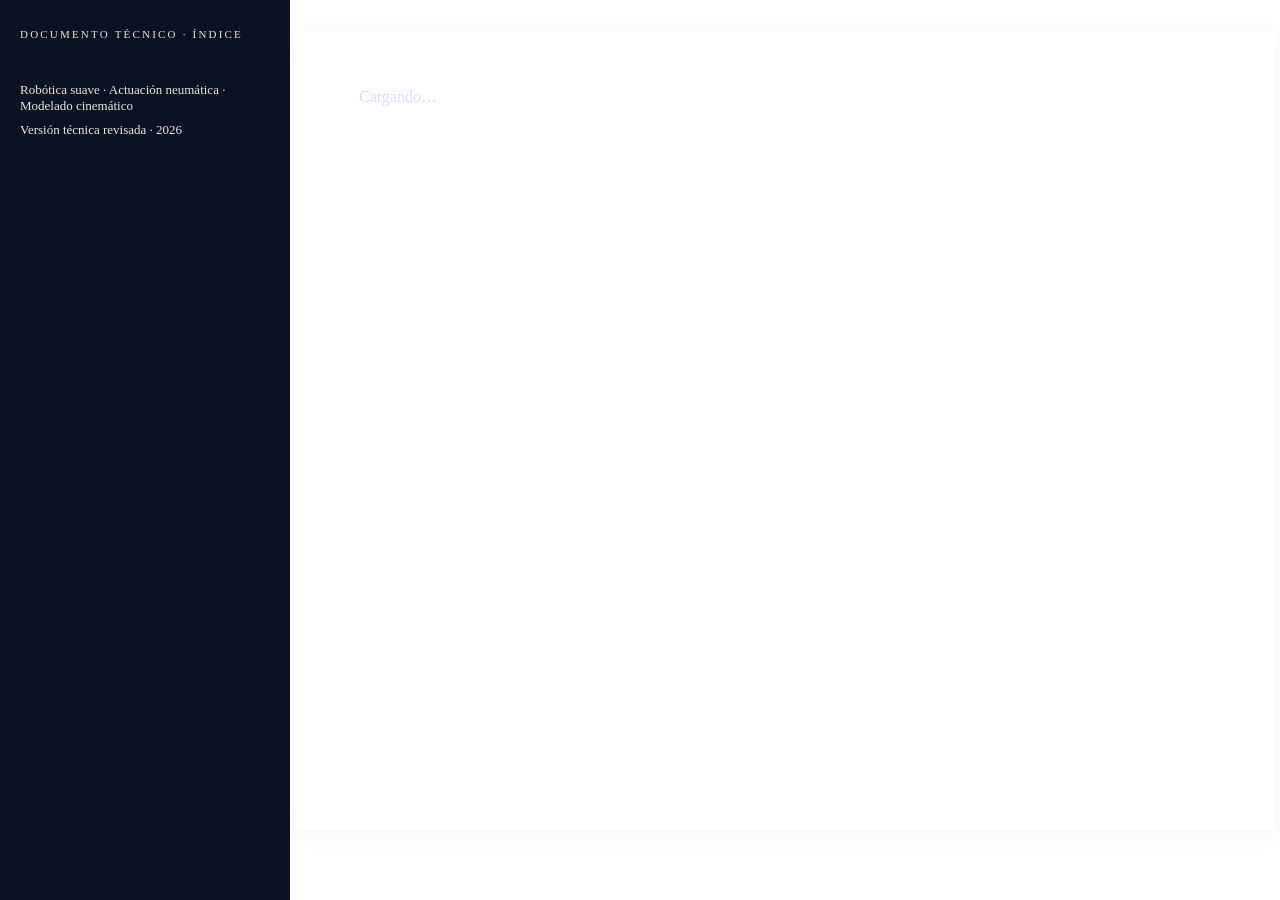
==== commit 34862255: "changes" ====
--- a/index.html
+++ b/index.html
@@ -3,22 +3,15 @@
 <head>
 <meta charset="utf-8">
 <meta name="viewport" content="width=device-width,initial-scale=1">
-<<<<<<< HEAD
 <title>Diseño de aletas neumáticas bioinspiradas | Informe técnico</title>
 <meta name="description" content="Reporte técnico del proyecto de aletas neumáticas de silicona (Ecoflex) inspiradas en la tortuga marina.">
 <link rel="icon" href="data:image/svg+xml,<svg xmlns=%22http://www.w3.org/2000/svg%22 viewBox=%220 0 100 100%22><text y=%22.9em%22 font-size=%2290%22>◈</text></svg>">
-=======
-<title>Tortuga suave · Reporte del proyecto</title>
-<meta name="description" content="Reporte técnico del proyecto de aletas neumáticas de silicona (Ecoflex) inspiradas en la tortuga marina.">
-<link rel="icon" href="data:image/svg+xml,<svg xmlns=%22http://www.w3.org/2000/svg%22 viewBox=%220 0 100 100%22><text y=%22.9em%22 font-size=%2290%22>🐢</text></svg>">
->>>>>>> 7becdd6392672aaff77769c75e5f0a4774b02834
 <link rel="stylesheet" href="assets/css/style.css">
 </head>
 <body>
 <a class="skip" href="#content">Saltar al contenido</a>
 <header class="topbar">
   <button id="menu-btn" aria-label="Abrir menú" aria-expanded="false" aria-controls="sidebar">☰</button>
-<<<<<<< HEAD
   <a class="brand" href="#/inicio"><span class="brand-symbol">◈</span> Aletas neumáticas <small>Informe técnico de investigación</small></a>
 </header>
 <div class="layout">
@@ -28,17 +21,6 @@
     <div class="side-foot">
       <span>Robótica suave · Actuación neumática · Modelado cinemático</span>
       <span>Versión técnica revisada · 2026</span>
-=======
-  <a class="brand" href="#/inicio"><span>🐢</span> Tortuga suave <small>Reporte v1</small></a>
-</header>
-<div class="layout">
-  <nav id="sidebar" aria-label="Secciones del reporte">
-    <p class="kicker">ROBÓTICA SUAVE · BIOINGENIERÍA</p>
-    <ol id="toc"></ol>
-    <div class="side-foot">
-      <a href="https://github.com/jbbarragan/Tortuga_suave" target="_blank" rel="noopener">Repositorio en GitHub ↗</a>
-      <span>El contenido vive en <code>content/*.md</code></span>
->>>>>>> 7becdd6392672aaff77769c75e5f0a4774b02834
     </div>
   </nav>
   <main id="content" tabindex="-1" aria-live="polite"><p class="loading">Cargando…</p></main>
